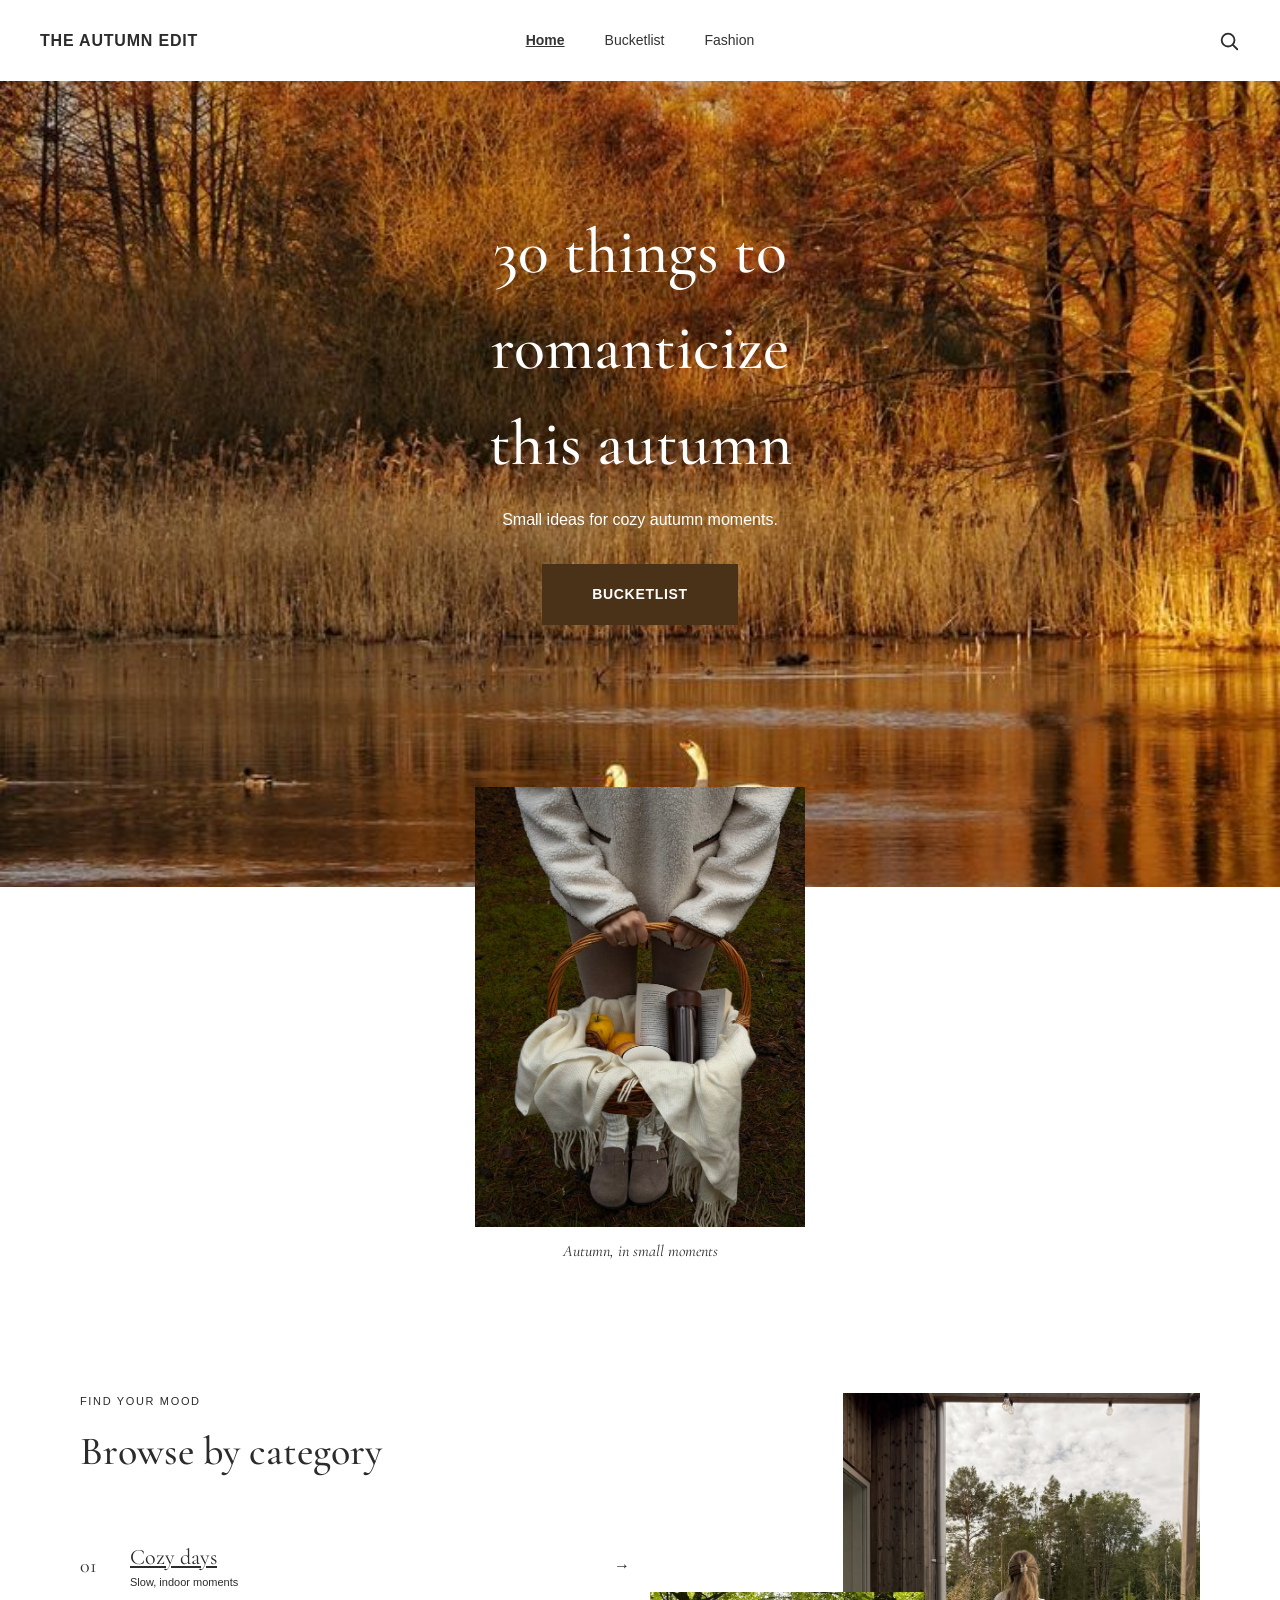
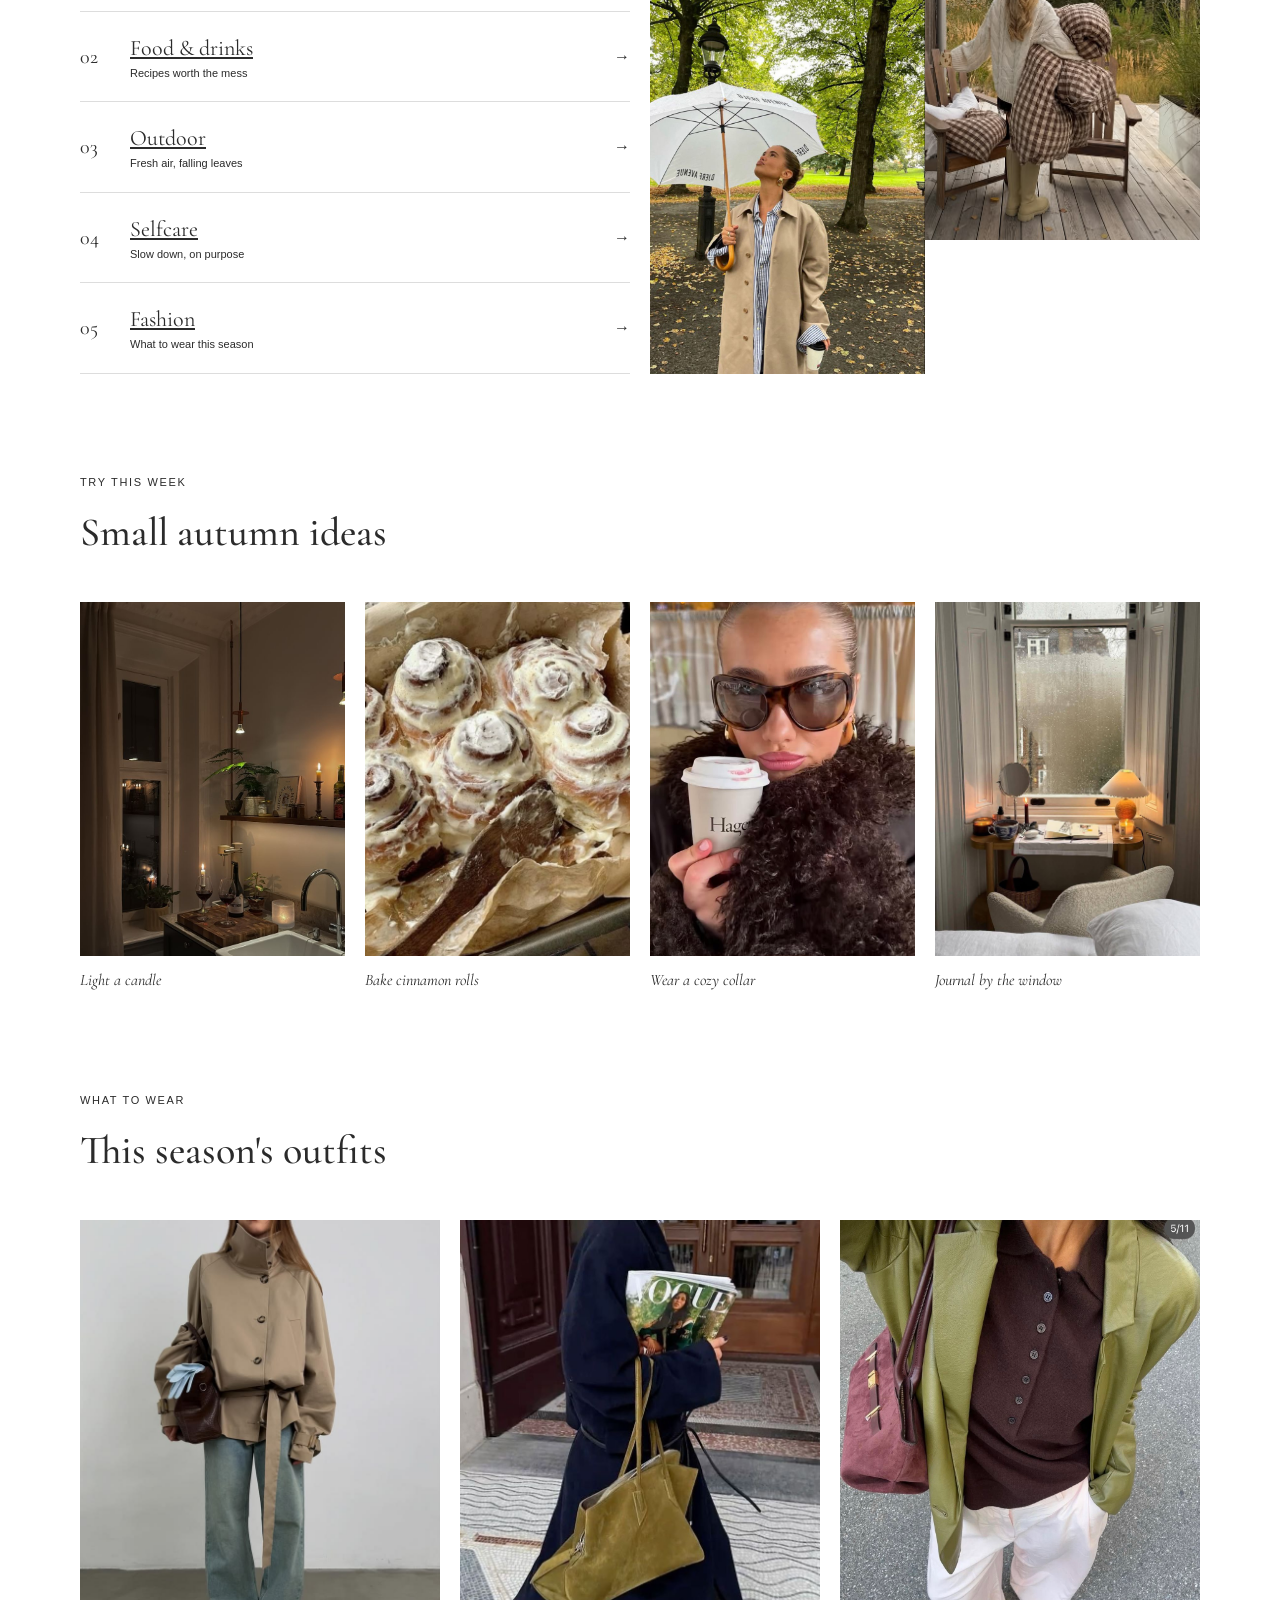
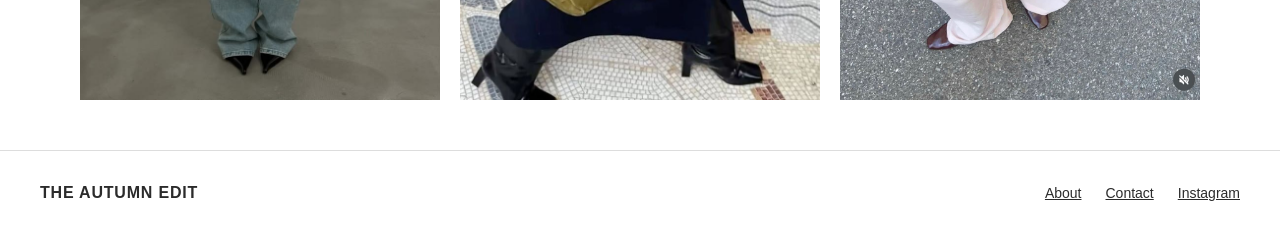
==== index.html @ 423d53aa "init" ====
<!DOCTYPE html>
<html lang="en">

<head>
    <meta charset="UTF-8">
    <meta name="viewport" content="width=device-width, initial-scale=1.0">
    <meta name="robots" content="noindex">
    <link rel="preconnect" href="https://fonts.googleapis.com">
    <link rel="preconnect" href="https://fonts.gstatic.com" crossorigin>
    <link href="https://fonts.googleapis.com/css2?family=Cormorant+Garamond:ital,wght@0,500;1,500&display=swap"
        rel="stylesheet">
    <link rel="stylesheet" href="style.css">
    <link rel="stylesheet" href="layout.css">
    <title>Home</title>
</head>

<body>

    <header>
        <div>
            <p><a href="index.html">THE AUTUMN EDIT</a></p>
        </div>
        <nav>
            <ul class="menu">
                <li><a class="current" href="index.html">Home</a></li>
                <li><a href="bucketlist.html">Bucketlist</a></li>
                <li><a href="fashion.html">Fashion</a></li>
            </ul>
            <button class="burger" aria-label="Menu">
                <span class="line"></span>
                <span class="line"></span>
                <span class="line"></span>
            </button>
        </nav>
        <div class="search">
            <svg width="22" height="22" viewBox="0 0 24 24" fill="none" stroke="currentColor" stroke-width="2"
                stroke-linecap="round" aria-hidden="true">
                <circle cx="11" cy="11" r="7"></circle>
                <line x1="16.5" y1="16.5" x2="21" y2="21"></line>
            </svg>
        </div>
    </header>

    <main>

        <div class="hero">
            <img src="./imgs/home/img1.jpg" alt="Skov">
            <h1>30 things to romanticize this autumn</h1>
            <p>Small ideas for cozy autumn moments.</p>
            <a href="bucketlist.html">BUCKETLIST</a>
        </div>

        <div class="overlap">
            <img src="./imgs/home/img2.jpg" alt="kurv">
            <p>Autumn, in small moments</p>
        </div>

        <div class="grid_1-1">
            <div>
                <p class="label">FIND YOUR MOOD</p>
                <h2>Browse by category</h2>
                <ul class="categories">
                    <li>
                        <p>01</p>
                        <a href="bucketlist.html">Cozy days</a>
                        <p>Slow, indoor moments</p>
                    </li>
                    <li>
                        <p>02</p>
                        <a href="bucketlist.html">Food &amp; drinks</a>
                        <p>Recipes worth the mess</p>
                    </li>
                    <li>
                        <p>03</p>
                        <a href="bucketlist.html">Outdoor</a>
                        <p>Fresh air, falling leaves</p>
                    </li>
                    <li>
                        <p>04</p>
                        <a href="bucketlist.html">Selfcare</a>
                        <p>Slow down, on purpose</p>
                    </li>
                    <li>
                        <p>05</p>
                        <a href="fashion.html">Fashion</a>
                        <p>What to wear this season</p>
                    </li>
                </ul>
            </div>

            <div class="collage">
                <img src="./imgs/home/img3.jpg" alt="">
                <img src="./imgs/home/img4.jpg" alt="">
            </div>
        </div>

        <div>
            <p class="label">TRY THIS WEEK</p>
            <h2>Small autumn ideas</h2>

            <div class="grid_1-1-1-1">
                <div>
                    <img src="./imgs/home/img5.jpg" alt="">
                    <p>Light a candle</p>
                </div>
                <div>
                    <img src="./imgs/home/img6.jpg" alt="">
                    <p>Bake cinnamon rolls</p>
                </div>
                <div>
                    <img src="./imgs/home/img7.jpg" alt="">
                    <p>Wear a cozy collar</p>
                </div>
                <div>
                    <img src="./imgs/home/img8.jpg" alt="">
                    <p>Journal by the window</p>
                </div>
            </div>
        </div>

        <div>
            <p class="label">WHAT TO WEAR</p>
            <h2>This season's outfits</h2>

            <div class="grid_1-1-1">
                <div>
                    <img src="./imgs/home/img9.jpg" alt="">
                </div>

                <div>
                    <img src="./imgs/home/img10.jpg" alt="">
                </div>

                <div>
                    <img src="./imgs/home/img11.jpg" alt="">
                </div>
            </div>
        </div>

    </main>

    <footer>
        <p><a href="index.html">THE AUTUMN EDIT</a></p>
        <a href="about.html">About</a>
        <a href="mailto:hello@theautumnedit.dk">Contact</a>
        <a href="https://www.instagram.com/karolinekc/" target="_blank" rel="noopener">Instagram</a>
    </footer>

    <script src="script.js"></script>
</body>

</html>
---- style.css ----
/*************** reset ****************/
* {
  margin: 0;
  padding: 0;
  box-sizing: border-box;
}

img {
  max-width: 100%;
  display: block;
}

body {
  margin: 0;
  font-family: Arial, sans-serif;
  font-size: 16px;
  line-height: 1.5;
  color: #2b2b2b;
}

h1,
h2 {
  font-family: "Cormorant Garamond", serif;
  font-weight: 500;
}

h2 {
  font-size: 40px;
  margin: 0 0 40px 0;
}

.label {
  margin: 0 0 12px 0;
  font-size: 11px;
  letter-spacing: 0.15em;
}

/*************** menu *****************/

header {
  display: flex;
  justify-content: space-between;
  align-items: center;
  padding: 20px;
  background-color: #ffffff;
  box-shadow: 0 10px 10px rgba(0, 0, 0, 0.1);

  .logo img {
    width: 50px;
    height: 50px;
  }
}

header p {
  margin: 0;
  font-weight: bold;
  letter-spacing: 0.05em;
}

nav {
  /********** desktop ***********/
  display: flex;
  align-items: center;

  @media (width < 800px) {
    /************ mobil *************/
    .menu {
      display: none;
    }

    &.active .menu {
      display: block;
      background-color: #ffffff;
      position: absolute;
      top: 100%;
      left: 0;
      width: 100%;
      padding: 8px 0;
      box-shadow: 0 10px 10px rgba(0, 0, 0, 0.1);
      z-index: 1;
    }

    &.active .menu li {
      margin: 0 20px;
    }

    &.active .menu a {
      padding: 14px 0;
      font-size: 13px;
      letter-spacing: 0.12em;
      text-transform: uppercase;
    }
  }
}

.menu {
  display: flex;
  list-style: none;
  margin: 0;
  padding: 0;

  li {
    margin-right: 20px;
  }

  li:last-child {
    margin-right: 0;
  }

  a {
    display: block;
    padding: 10px;
    color: #333333;
    text-decoration: none;
    transition: color 0.3s;
    text-align: end;
    font-size: 14px;

    &:hover {
      color: #2b1c1c;
    }
  }
}

.menu a.current {
  text-decoration: underline;
  font-weight: bold;
}

.burger {
  width: 30px;
  height: 20px;
  cursor: pointer;
  display: none;

  .line {
    display: block;
    width: 100%;
    height: 2px;
    background-color: #333333;
    margin-bottom: 5px;
    transition: 0.2s linear;
  }

  @media (width < 800px) {
    display: block;
    background-color: transparent;
    border: 0;

    &.active .line:nth-child(1) {
      transform: rotate(45deg) translate(5px, 5px);
      transition: 0.2s linear;
    }

    &.active .line:nth-child(2) {
      opacity: 0;
      transition: 0.15s linear;
    }

    &.active .line:nth-child(3) {
      transform: rotate(-45deg) translate(5px, -5px);
      transition: 0.2s linear;
    }
  }
}

/*************** hero *****************/

.hero {
  text-align: center;
  color: white;
}

.hero h1 {
  font-size: 64px;
}

.hero p {
  margin-top: 16px;
  font-size: 16px;
}

.hero a {
  padding: 20px 50px;
  background-color: #4a3219;
  color: white;
  font-size: 14px;
  font-weight: bold;
  letter-spacing: 0.05em;
  text-decoration: none;
}

.overlap {
  text-align: center;
}

/*************** billedtekster ********/

.overlap p,
.grid_1-1-1-1 p {
  margin: 12px 0 0 0;
  font-family: "Cormorant Garamond", serif;
  font-size: 16px;
  font-style: italic;
}

/*************** kategorier ***********/

.categories li {
  border-bottom: 1px solid #ddd;
}

.categories li p {
  margin: 0;
  font-size: 11px;
}

.categories li p:first-child {
  font-family: "Cormorant Garamond", serif;
  font-size: 20px;
}

.categories li a {
  font-family: "Cormorant Garamond", serif;
  font-size: 22px;
  color: inherit;
  text-decoration: underline;
}

/*************** bucketlist ***********/

.progress {
  border-top: 1px solid #2b2b2b;
  border-bottom: 1px solid #2b2b2b;
}

.progress p {
  font-size: 14px;
}

.progress ul li {
  padding: 8px 20px;
  border-radius: 999px;
  font-size: 13px;
  cursor: pointer;
}

.progress ul li.active {
  background-color: #1a1a1a;
  color: white;
}

.number {
  font-family: "Cormorant Garamond", serif;
  font-size: 48px;
  line-height: 1;
  color: #999;
}

.number + h2 {
  margin-bottom: 8px;
  font-size: 36px;
}

.number + h2::after {
  background-color: #999;
}

.number + h2 + p {
  margin-bottom: 24px;
  font-size: 11px;
}

.todo li {
  border-bottom: 1px solid #ddd;
  font-size: 13px;
}

.todo input {
  accent-color: #2b2b2b;
}

.todo + p {
  margin-top: 16px;
  font-size: 11px;
  letter-spacing: 0.1em;
  text-transform: uppercase;
  color: #777;
}

/*************** afslutning ***********/

.cta {
  text-align: center;
}

.cta p:not(.label) {
  font-size: 12px;
}

.cta a {
  border: 1px solid #1a1a1a;
  font-size: 11px;
  font-weight: bold;
  letter-spacing: 0.05em;
  text-decoration: none;
  color: #1a1a1a;
}

.cta a:first-of-type {
  background-color: #1a1a1a;
  color: white;
}

.cta a + p:not(.label) {
  margin-top: 32px;
  font-size: 11px;
  color: #777;
}

/*************** fashion **************/

.intro h1 {
  margin-bottom: 16px;
  font-size: 48px;
  line-height: 1.1;
}

.intro p:not(.label) {
  max-width: 360px;
  font-size: 13px;
  color: #555;
}

.grid_1-1-1 h3 {
  margin: 16px 0 6px 0;
  font-family: "Cormorant Garamond", serif;
  font-size: 22px;
  font-weight: 500;
}

.grid_1-1-1 p {
  font-size: 12px;
  color: #555;
}

.grid_1-1-1-1-1 p {
  margin-top: 8px;
  font-size: 10px;
  letter-spacing: 0.1em;
  text-transform: uppercase;
}

.cocoa {
  background-color: #45301f;
}

.olive {
  background-color: #5c6a3f;
}

.charcoal {
  background-color: #38383a;
}

.denim {
  background-color: #5f7794;
}

.camel {
  background-color: #c0a56e;
}

.featured h2 {
  margin-bottom: 16px;
}

.featured p:not(.label) {
  max-width: 360px;
  margin-bottom: 28px;
  font-size: 13px;
  color: #555;
}

.featured a {
  border: 1px solid #1a1a1a;
  font-size: 11px;
  font-weight: bold;
  letter-spacing: 0.05em;
  text-decoration: none;
  color: #1a1a1a;
}

/*************** about ****************/

.about h1 {
  margin-bottom: 24px;
  font-size: 48px;
  line-height: 1.1;
}

.about p:not(.label) {
  margin-bottom: 16px;
  font-size: 15px;
  color: #555;
}

/*************** bund *****************/

footer {
  border-top: 1px solid #ddd;
}

footer p {
  font-weight: bold;
  letter-spacing: 0.05em;
}

footer a {
  font-size: 14px;
  color: inherit;
  text-decoration: underline;
}

/*************** logo-link ************/

header p a,
footer p a {
  color: inherit;
  font-size: inherit;
  text-decoration: none;
}

/*************** mobil ****************/

@media (max-width: 800px) {
  .hero h1 {
    font-size: 40px;
  }

  h2 {
    font-size: 32px;
  }

  .intro h1,
  .about h1 {
    font-size: 36px;
  }

  .number,
  .number + h2 + p {
    text-align: center;
  }
}
---- layout.css ----
/************** layout **************/
img {
  max-width: 100%;
  display: block;
}

/* menu */
header {
  position: relative;
  display: grid;
  grid-template-columns: 1fr auto 1fr;
  align-items: center;
  padding: 20px 40px;
  background-color: #ffffff;
  box-shadow: 0 10px 10px rgba(0, 0, 0, 0.1);
}

.search {
  justify-self: end;
  display: flex;
}

/* afsnit */
main > div {
  max-width: 1200px;
  margin: 0 auto;
  padding: 50px 40px;
}

/* hero */
.hero {
  position: relative;
  isolation: isolate;
  min-height: calc(100vh - 94px);
  max-width: none;
  margin: 0;
  padding: 0 0 140px 0;
  display: flex;
  flex-direction: column;
  align-items: center;
  justify-content: center;
}

.hero img {
  position: absolute;
  top: 0;
  left: 0;
  width: 100%;
  height: 100%;
  object-fit: cover;
  z-index: -1;
}

.hero h1 {
  max-width: 400px;
}

.hero a {
  margin-top: 32px;
}

.overlap {
  position: relative;
  margin-top: -100px;
  padding: 0 40px 80px 40px;
  display: flex;
  flex-direction: column;
  align-items: center;
}

.overlap img {
  width: 330px;
}

/* grid */
.grid_1-1,
.grid_1-1-1,
.grid_1-1-1-1,
.grid_1-1-1-1-1 {
  display: grid;
  gap: 20px;
}

.grid_1-1-1 {
  grid-template-columns: 1fr 1fr 1fr;
}

.grid_1-1-1-1 img,
.grid_1-1-1-1-1 img,
.grid_1-1-1 img {
  width: 100%;
  aspect-ratio: 3 / 4;
  object-fit: cover;
}

.flex {
  display: flex;
}

.order {
  order: -1;
}

/* de to overlappende billeder */
.collage {
  position: relative;
  min-height: 550px;
}

.collage img:first-child {
  width: 65%;
  margin-left: auto;
}

.collage img:last-child {
  position: absolute;
  left: 0;
  bottom: 0;
  width: 50%;
}

/* bucketlist: fremgang og filtre */
.progress {
  justify-content: space-between;
  align-items: center;
  margin: 24px auto 0 auto;
  padding-top: 20px;
  padding-bottom: 20px;
}

.progress ul {
  list-style: none;
  gap: 8px;
}

/* bucketlist: kategorier */
.grid_1-1 > img {
  width: 100%;
  aspect-ratio: 4 / 5;
  object-fit: cover;
}

.number + h2 {
  display: flex;
  align-items: center;
  gap: 20px;
}

.number + h2::after {
  content: "";
  width: 80px;
  height: 1px;
}

.todo {
  list-style: none;
  margin: 0;
  padding: 0;
}

.todo li {
  padding: 10px 0;
}

.todo label {
  display: flex;
  align-items: center;
  gap: 12px;
  cursor: pointer;
}

.todo input {
  width: 16px;
  height: 16px;
}

/* bucketlist: afslutning */
.cta p:not(.label) {
  max-width: 420px;
  margin: 0 auto 24px auto;
}

.cta a {
  display: inline-block;
  margin: 0 4px;
  padding: 14px 28px;
}

.gallery {
  max-width: none;
  margin: 0;
  padding: 0;
  gap: 0;
}

.gallery img {
  aspect-ratio: 5 / 6;
}

/* skjul kategori når man filtrerer */
.hide {
  display: none;
}

/* fashion */
.top {
  max-width: none;
  margin: 0;
  padding: 0;
  gap: 10px;
}

.intro > img {
  aspect-ratio: 4 / 3;
}

.row {
  max-width: none;
  margin: 0;
  padding: 0;
  gap: 10px;
}

.row img {
  width: 100%;
  aspect-ratio: 3 / 4;
  object-fit: cover;
}

.cocoa,
.olive,
.charcoal,
.denim,
.camel {
  height: 120px;
}

.featured a {
  display: inline-block;
  padding: 14px 28px;
}

/* about */
.about {
  max-width: 640px;
}

/* kategorier på forsiden */
.categories {
  list-style: none;
  margin: 0;
  padding: 0;
}

.categories li {
  display: grid;
  grid-template-columns: 50px 1fr 30px;
  align-items: center;
  padding: 20px 0;
}

.categories li p:first-child {
  grid-column: 1;
  grid-row: 1 / 3;
}

.categories li a {
  grid-column: 2;
  grid-row: 1;
}

.categories li p:last-child {
  grid-column: 2;
  grid-row: 2;
}

.categories li::after {
  content: "→";
  grid-column: 3;
  grid-row: 1 / 3;
  justify-self: end;
}

/* bund */
footer {
  display: flex;
  align-items: center;
  gap: 24px;
  padding: 30px 40px;
}

footer p {
  margin: 0 auto 0 0;
}

/************** desktop **************/
@media (min-width: 801px) {
  .grid_1-1 {
    grid-template-columns: 1fr 1fr;
  }

  .grid_1-1:has(.number) {
    align-items: center;
    gap: 80px;
  }

  .intro,
  .featured {
    align-items: center;
    gap: 80px;
  }

  .grid_1-1-1-1 {
    grid-template-columns: 1fr 1fr 1fr 1fr;
  }

  .grid_1-1-1-1-1 {
    grid-template-columns: 1fr 1fr 1fr 1fr 1fr;
  }
}

/************** mobil **************/
@media (max-width: 800px) {
  header {
    display: flex;
    justify-content: space-between;
  }

  .search {
    display: none;
  }

  .grid_1-1-1-1,
  .grid_1-1-1-1-1 {
    grid-template-columns: 1fr 1fr;
  }

  .gallery {
    grid-template-columns: 1fr 1fr 1fr 1fr;
  }

  main > div {
    padding: 40px 20px;
  }

  .hero {
    justify-content: flex-end;
    padding: 0 0 130px 0;
  }

  .overlap {
    padding: 0 20px 40px 20px;
  }

  .collage {
    min-height: 400px;
  }

  .progress {
    flex-direction: column;
    align-items: flex-start;
    gap: 16px;
  }

  .progress ul {
    flex-wrap: wrap;
  }

  .number + h2 {
    justify-content: center;
  }

  .number + h2::after {
    display: none;
  }

  .grid_1-1 > img {
    order: -1;
    width: 70%;
    margin: 0 auto;
  }

  .cta a {
    display: block;
    margin: 0 0 12px 0;
  }

  .top {
    padding: 0;
  }

  header,
  footer {
    padding: 20px;
  }

  /* fashion: tekst først, så billede */
  .intro > img,
  .featured > img {
    order: 0;
    width: 100%;
    margin: 0;
  }

  /* fashion: tre trends, 2 øverst og 1 i midten */
  .grid_1-1-1:has(h3) {
    grid-template-columns: 1fr 1fr;
    gap: 10px;
    text-align: center;
  }

  .grid_1-1-1:has(h3) > div:nth-child(3) {
    grid-column: 1 / -1;
    width: calc(50% - 5px);
    justify-self: center;
  }

  /* fashion: billedrække, 3 øverst og 2 i midten */
  .grid_1-1-1-1-1:has(> img) {
    grid-template-columns: repeat(6, 1fr);
    gap: 10px;
    padding: 0 20px;
  }

  .grid_1-1-1-1-1 > img:nth-child(-n + 3) {
    grid-column: span 2;
  }

  .grid_1-1-1-1-1 > img:nth-child(4) {
    grid-column: 2 / span 2;
  }

  .grid_1-1-1-1-1 > img:nth-child(5) {
    grid-column: 4 / span 2;
  }

  /* fashion: farver, 5 på en række */
  .grid_1-1-1-1-1:has(> div) {
    grid-template-columns: repeat(5, 1fr);
    gap: 10px;
  }
}
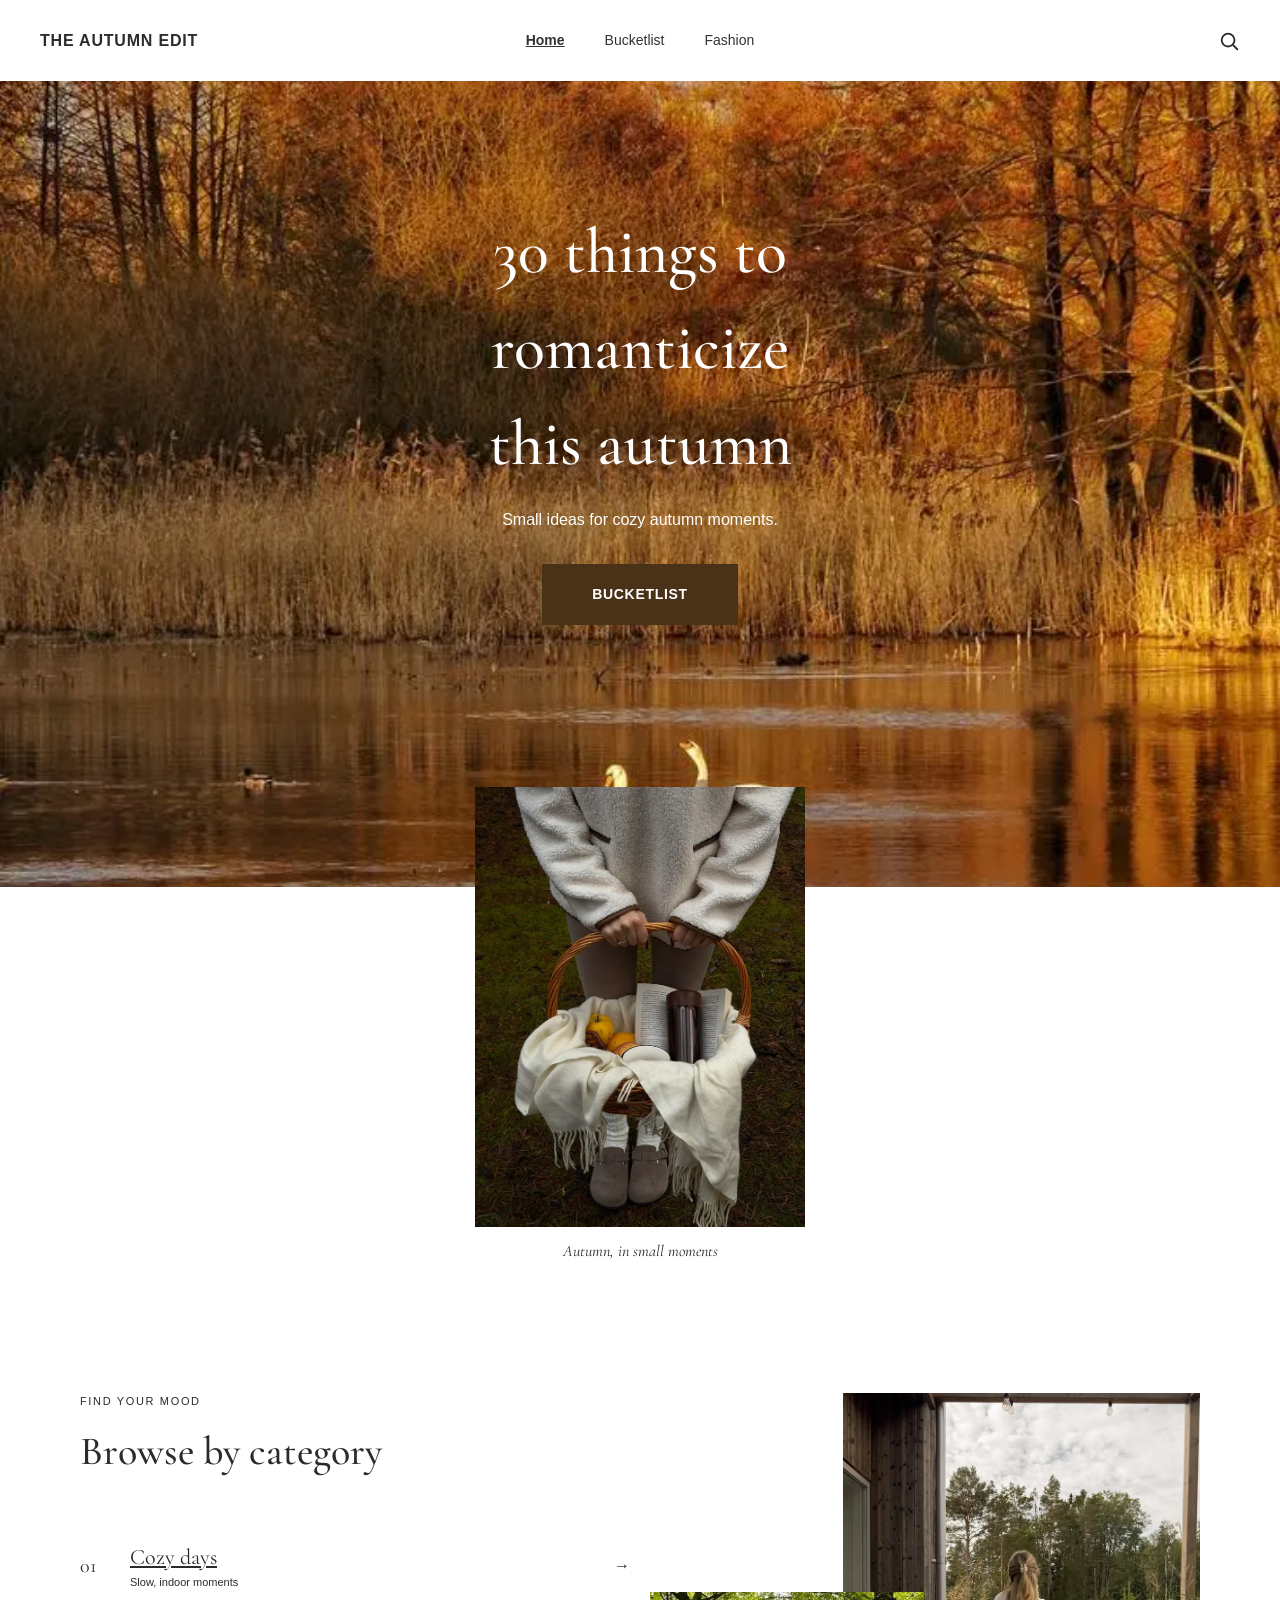
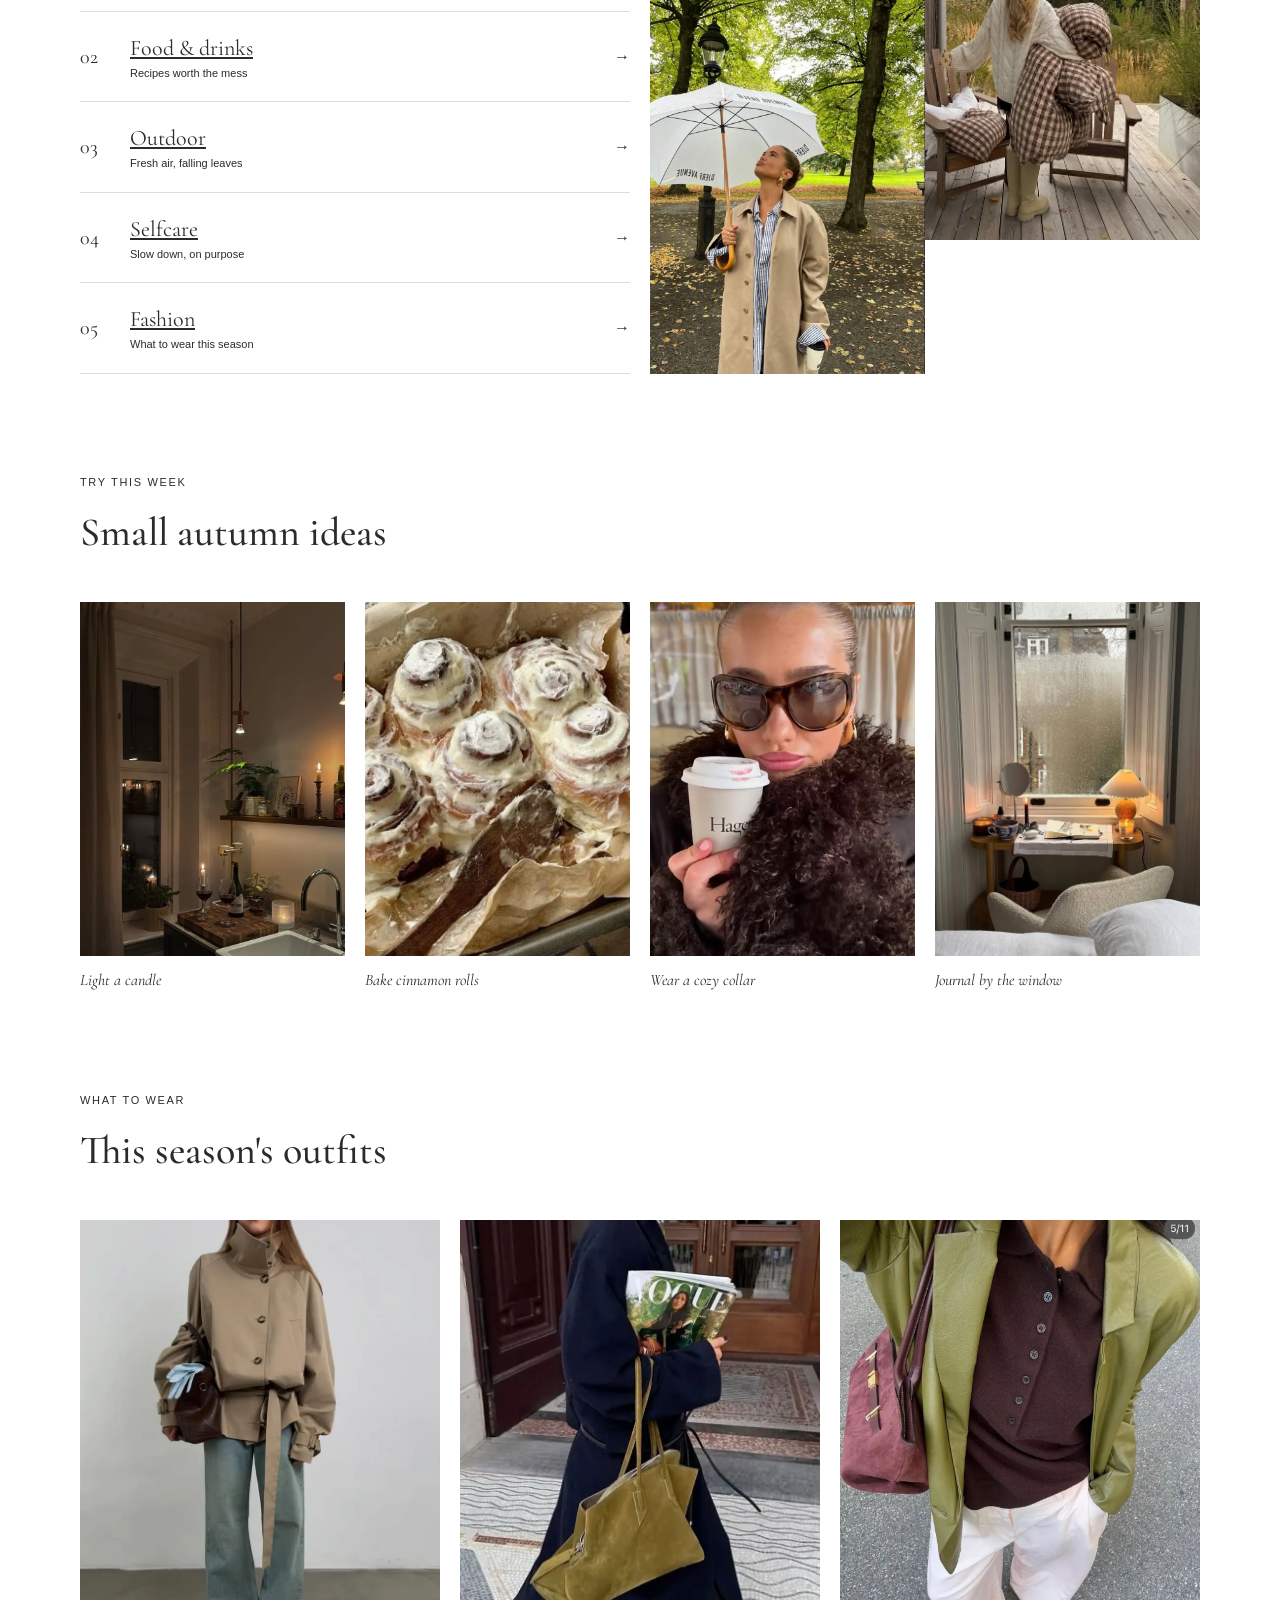
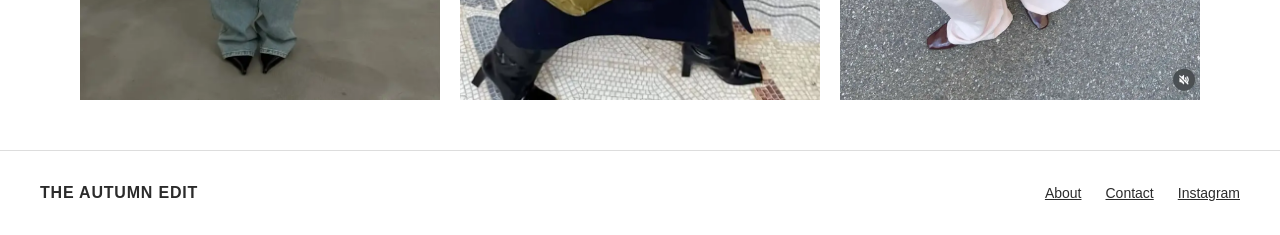
==== commit a40f5ed2: "version 2 ændringer" ====
--- a/index.html
+++ b/index.html
@@ -9,6 +9,7 @@
     <link rel="preconnect" href="https://fonts.gstatic.com" crossorigin>
     <link href="https://fonts.googleapis.com/css2?family=Cormorant+Garamond:ital,wght@0,500;1,500&display=swap"
         rel="stylesheet">
+    <link rel="icon" href="favicon.png" type="image/png">
     <link rel="stylesheet" href="style.css">
     <link rel="stylesheet" href="layout.css">
     <title>Home</title>
@@ -44,14 +45,14 @@
     <main>
 
         <div class="hero">
-            <img src="./imgs/home/img1.jpg" alt="Skov">
+            <img src="./imgs/home/img1.webp" alt="Efterårsskov med gyldne blade">
             <h1>30 things to romanticize this autumn</h1>
             <p>Small ideas for cozy autumn moments.</p>
             <a href="bucketlist.html">BUCKETLIST</a>
         </div>
 
         <div class="overlap">
-            <img src="./imgs/home/img2.jpg" alt="kurv">
+            <img src="./imgs/home/img2.webp" alt="Kurv fyldt med efterårsting">
             <p>Autumn, in small moments</p>
         </div>
 
@@ -89,8 +90,8 @@
             </div>
 
             <div class="collage">
-                <img src="./imgs/home/img3.jpg" alt="">
-                <img src="./imgs/home/img4.jpg" alt="">
+                <img src="./imgs/home/img3.webp" alt="Cozy efterårsstemning indendørs">
+                <img src="./imgs/home/img4.webp" alt="Varm drik og efterårsdetaljer">
             </div>
         </div>
 
@@ -100,19 +101,19 @@
 
             <div class="grid_1-1-1-1">
                 <div>
-                    <img src="./imgs/home/img5.jpg" alt="">
+                    <img src="./imgs/home/img5.webp" alt="Tændt stearinlys">
                     <p>Light a candle</p>
                 </div>
                 <div>
-                    <img src="./imgs/home/img6.jpg" alt="">
+                    <img src="./imgs/home/img6.webp" alt="Nybagte kanelsnegle">
                     <p>Bake cinnamon rolls</p>
                 </div>
                 <div>
-                    <img src="./imgs/home/img7.jpg" alt="">
+                    <img src="./imgs/home/img7.webp" alt="Hyggelig strik med stor krave">
                     <p>Wear a cozy collar</p>
                 </div>
                 <div>
-                    <img src="./imgs/home/img8.jpg" alt="">
+                    <img src="./imgs/home/img8.webp" alt="Dagbog ved vinduet">
                     <p>Journal by the window</p>
                 </div>
             </div>
@@ -124,15 +125,15 @@
 
             <div class="grid_1-1-1">
                 <div>
-                    <img src="./imgs/home/img9.jpg" alt="">
+                    <img src="./imgs/home/img9.webp" alt="Efterårsoutfit i brune toner">
                 </div>
 
                 <div>
-                    <img src="./imgs/home/img10.jpg" alt="">
+                    <img src="./imgs/home/img10.webp" alt="Efterårsoutfit med trenchcoat">
                 </div>
 
                 <div>
-                    <img src="./imgs/home/img11.jpg" alt="">
+                    <img src="./imgs/home/img11.webp" alt="Efterårsoutfit med strik og nederdel">
                 </div>
             </div>
         </div>
--- a/layout.css
+++ b/layout.css
@@ -343,27 +343,41 @@
     padding: 40px 20px;
   }
 
+  /* hero: samme udseende som på computer */
   .hero {
     justify-content: flex-end;
-    padding: 0 0 130px 0;
+    padding: 0 20px 130px 20px;
+  }
+
+  .hero h1 {
+    font-size: 64px;
   }
 
   .overlap {
     padding: 0 20px 40px 20px;
   }
 
+  /* forsiden: kategorier */
+  h2 + .categories {
+    margin-top: -24px;
+  }
+
   .collage {
     min-height: 400px;
-  }
-
+    margin-top: 30px;
+  }
+
+  /* bucketlist: progress i midten */
   .progress {
     flex-direction: column;
-    align-items: flex-start;
+    align-items: center;
     gap: 16px;
+    text-align: center;
   }
 
   .progress ul {
     flex-wrap: wrap;
+    justify-content: center;
   }
 
   .number + h2 {
@@ -389,9 +403,20 @@
     padding: 0;
   }
 
+  /* footer: logo på én linje, links under */
   header,
   footer {
     padding: 20px;
+  }
+
+  footer {
+    flex-wrap: wrap;
+    gap: 12px 24px;
+  }
+
+  footer p {
+    width: 100%;
+    white-space: nowrap;
   }
 
   /* fashion: tekst først, så billede */
@@ -405,8 +430,12 @@
   /* fashion: tre trends, 2 øverst og 1 i midten */
   .grid_1-1-1:has(h3) {
     grid-template-columns: 1fr 1fr;
-    gap: 10px;
+    gap: 30px 10px;
     text-align: center;
+  }
+
+  .grid_1-1-1:has(h3) h3 {
+    margin-top: 24px;
   }
 
   .grid_1-1-1:has(h3) > div:nth-child(3) {
@@ -434,9 +463,23 @@
     grid-column: 4 / span 2;
   }
 
-  /* fashion: farver, 5 på en række */
+  /* fashion: farver, 5 på en række med ens kolonner */
   .grid_1-1-1-1-1:has(> div) {
-    grid-template-columns: repeat(5, 1fr);
+    grid-template-columns: repeat(5, minmax(0, 1fr));
     gap: 10px;
   }
-}
+
+  .grid_1-1-1-1-1:has(> div) p {
+    font-size: 9px;
+    letter-spacing: 0.05em;
+    text-align: center;
+  }
+}
+/* about: vis hele billedet i højt format (overskriver .intro > img og .grid_1-1 > img) */
+.intro > .about-img {
+  width: 100%;
+  height: auto;
+  aspect-ratio: auto;
+  object-fit: contain;
+  align-self: start;
+}
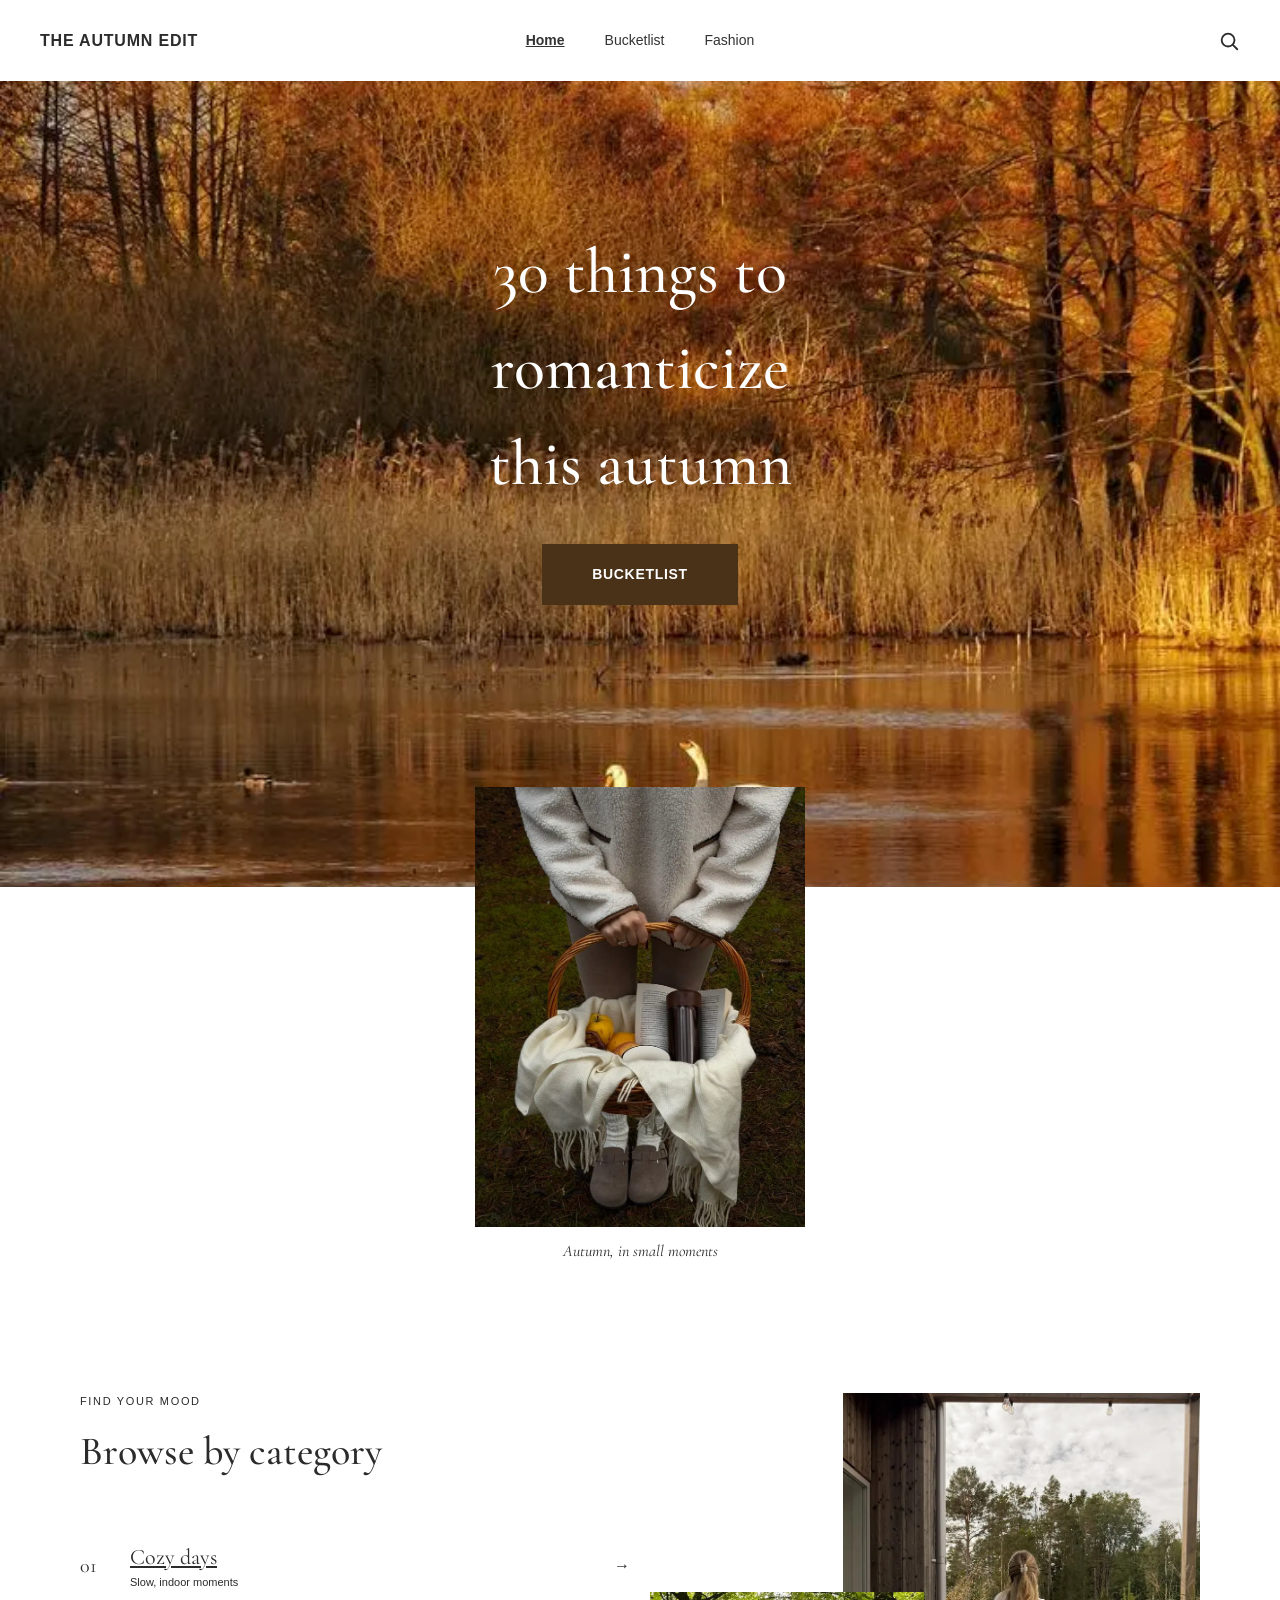
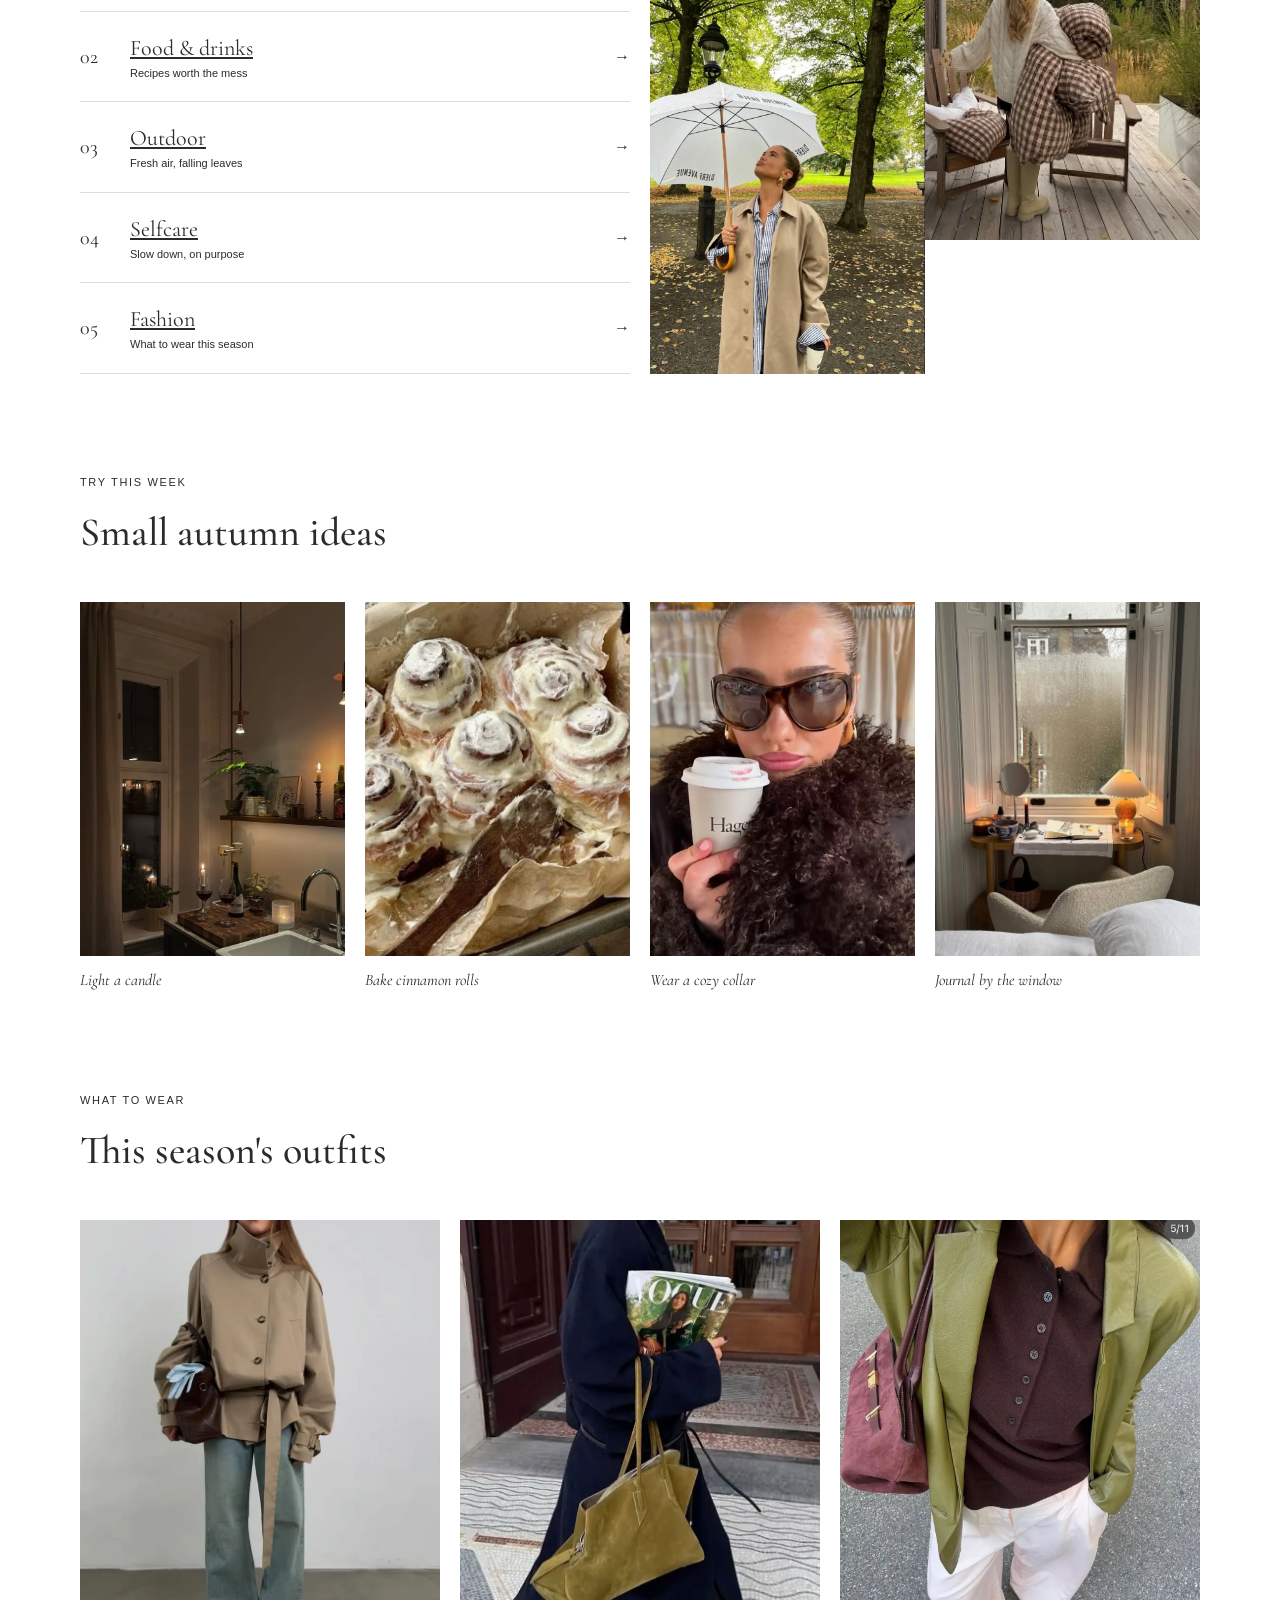
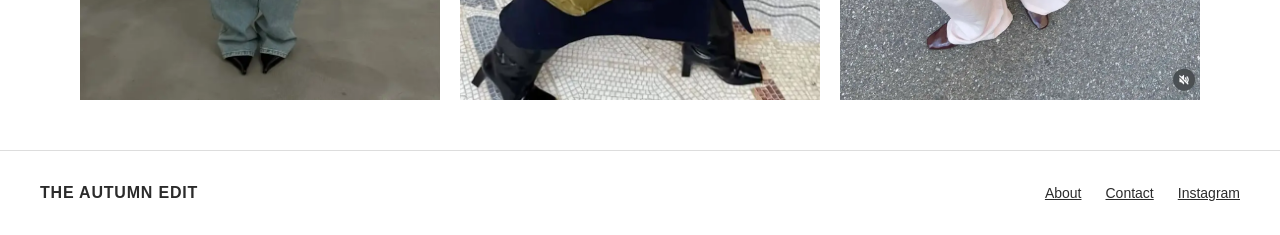
==== commit 84ea8025: "tekst fjernet" ====
--- a/index.html
+++ b/index.html
@@ -9,7 +9,7 @@
     <link rel="preconnect" href="https://fonts.gstatic.com" crossorigin>
     <link href="https://fonts.googleapis.com/css2?family=Cormorant+Garamond:ital,wght@0,500;1,500&display=swap"
         rel="stylesheet">
-    <link rel="icon" href="favicon.png" type="image/png">
+    <link rel="icon" href="favicon.png?v=2" type="image/png">
     <link rel="stylesheet" href="style.css">
     <link rel="stylesheet" href="layout.css">
     <title>Home</title>
@@ -47,7 +47,6 @@
         <div class="hero">
             <img src="./imgs/home/img1.webp" alt="Efterårsskov med gyldne blade">
             <h1>30 things to romanticize this autumn</h1>
-            <p>Small ideas for cozy autumn moments.</p>
             <a href="bucketlist.html">BUCKETLIST</a>
         </div>
 
--- a/style.css
+++ b/style.css
@@ -44,11 +44,6 @@
   padding: 20px;
   background-color: #ffffff;
   box-shadow: 0 10px 10px rgba(0, 0, 0, 0.1);
-
-  .logo img {
-    width: 50px;
-    height: 50px;
-  }
 }
 
 header p {
@@ -175,11 +170,6 @@
   font-size: 64px;
 }
 
-.hero p {
-  margin-top: 16px;
-  font-size: 16px;
-}
-
 .hero a {
   padding: 20px 50px;
   background-color: #4a3219;
@@ -254,7 +244,7 @@
   font-family: "Cormorant Garamond", serif;
   font-size: 48px;
   line-height: 1;
-  color: #999;
+  color: #767676;
 }
 
 .number + h2 {
@@ -285,7 +275,7 @@
   font-size: 11px;
   letter-spacing: 0.1em;
   text-transform: uppercase;
-  color: #777;
+  color: #666;
 }
 
 /*************** afslutning ***********/
@@ -315,7 +305,7 @@
 .cta a + p:not(.label) {
   margin-top: 32px;
   font-size: 11px;
-  color: #777;
+  color: #666;
 }
 
 /*************** fashion **************/
--- a/layout.css
+++ b/layout.css
@@ -1,10 +1,4 @@
-/************** layout **************/
-img {
-  max-width: 100%;
-  display: block;
-}
-
-/* menu */
+/*************** menu ****************/
 header {
   position: relative;
   display: grid;
@@ -20,14 +14,14 @@
   display: flex;
 }
 
-/* afsnit */
+/*************** afsnit ****************/
 main > div {
   max-width: 1200px;
   margin: 0 auto;
   padding: 50px 40px;
 }
 
-/* hero */
+/*************** hero ****************/
 .hero {
   position: relative;
   isolation: isolate;
@@ -72,7 +66,7 @@
   width: 330px;
 }
 
-/* grid */
+/*************** grid ****************/
 .grid_1-1,
 .grid_1-1-1,
 .grid_1-1-1-1,
@@ -119,7 +113,7 @@
   width: 50%;
 }
 
-/* bucketlist: fremgang og filtre */
+/*************** bucketlist: fremgang og filtre ****************/
 .progress {
   justify-content: space-between;
   align-items: center;
@@ -133,7 +127,7 @@
   gap: 8px;
 }
 
-/* bucketlist: kategorier */
+/*************** bucketlist: kategorier ****************/
 .grid_1-1 > img {
   width: 100%;
   aspect-ratio: 4 / 5;
@@ -174,7 +168,7 @@
   height: 16px;
 }
 
-/* bucketlist: afslutning */
+/*************** bucketlist: afslutning ****************/
 .cta p:not(.label) {
   max-width: 420px;
   margin: 0 auto 24px auto;
@@ -197,12 +191,12 @@
   aspect-ratio: 5 / 6;
 }
 
-/* skjul kategori når man filtrerer */
+/*************** skjul kategori når man filtrerer ****************/
 .hide {
   display: none;
 }
 
-/* fashion */
+/*************** fashion ****************/
 .top {
   max-width: none;
   margin: 0;
@@ -240,12 +234,12 @@
   padding: 14px 28px;
 }
 
-/* about */
+/*************** about ****************/
 .about {
   max-width: 640px;
 }
 
-/* kategorier på forsiden */
+/*************** kategorier på forsiden ****************/
 .categories {
   list-style: none;
   margin: 0;
@@ -281,7 +275,7 @@
   justify-self: end;
 }
 
-/* bund */
+/*************** bund ****************/
 footer {
   display: flex;
   align-items: center;
@@ -479,7 +473,7 @@
 .intro > .about-img {
   width: 100%;
   height: auto;
-  aspect-ratio: auto;
+  aspect-ratio: 1080 / 1616;
   object-fit: contain;
   align-self: start;
 }
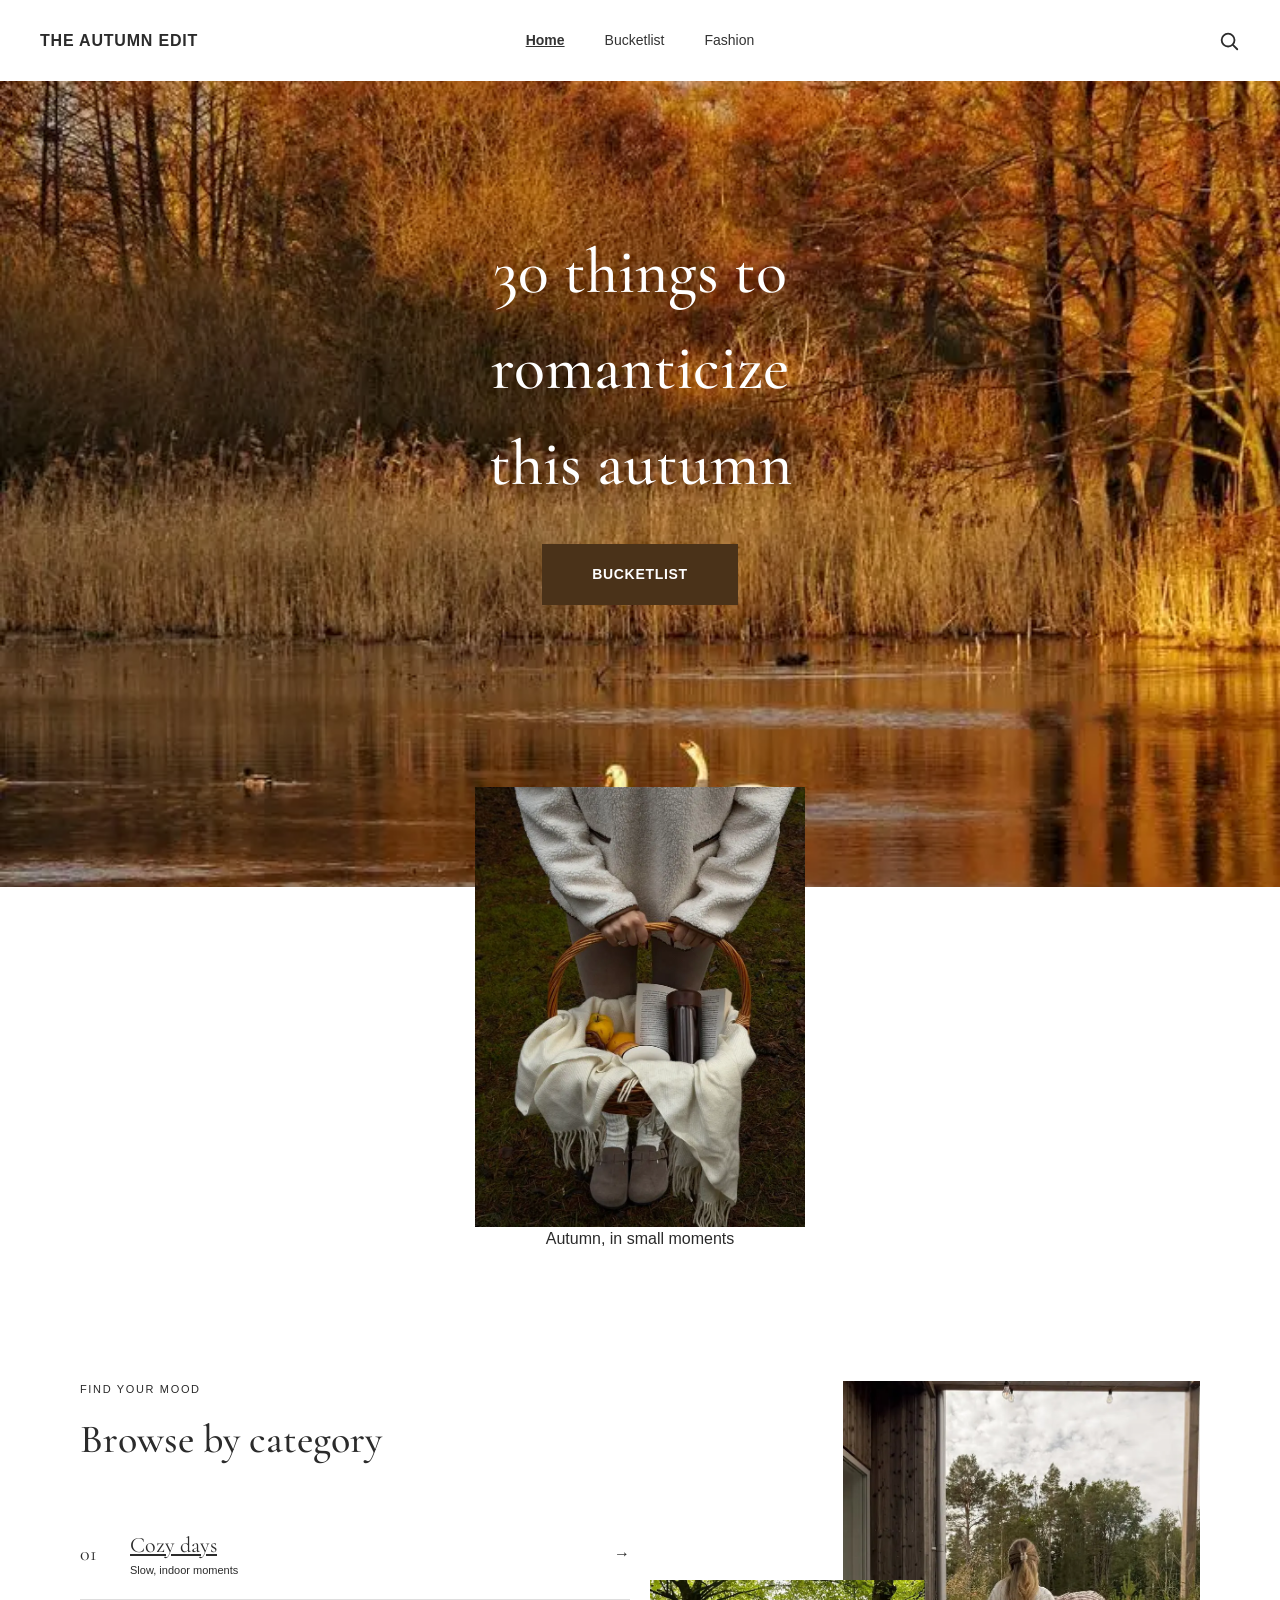
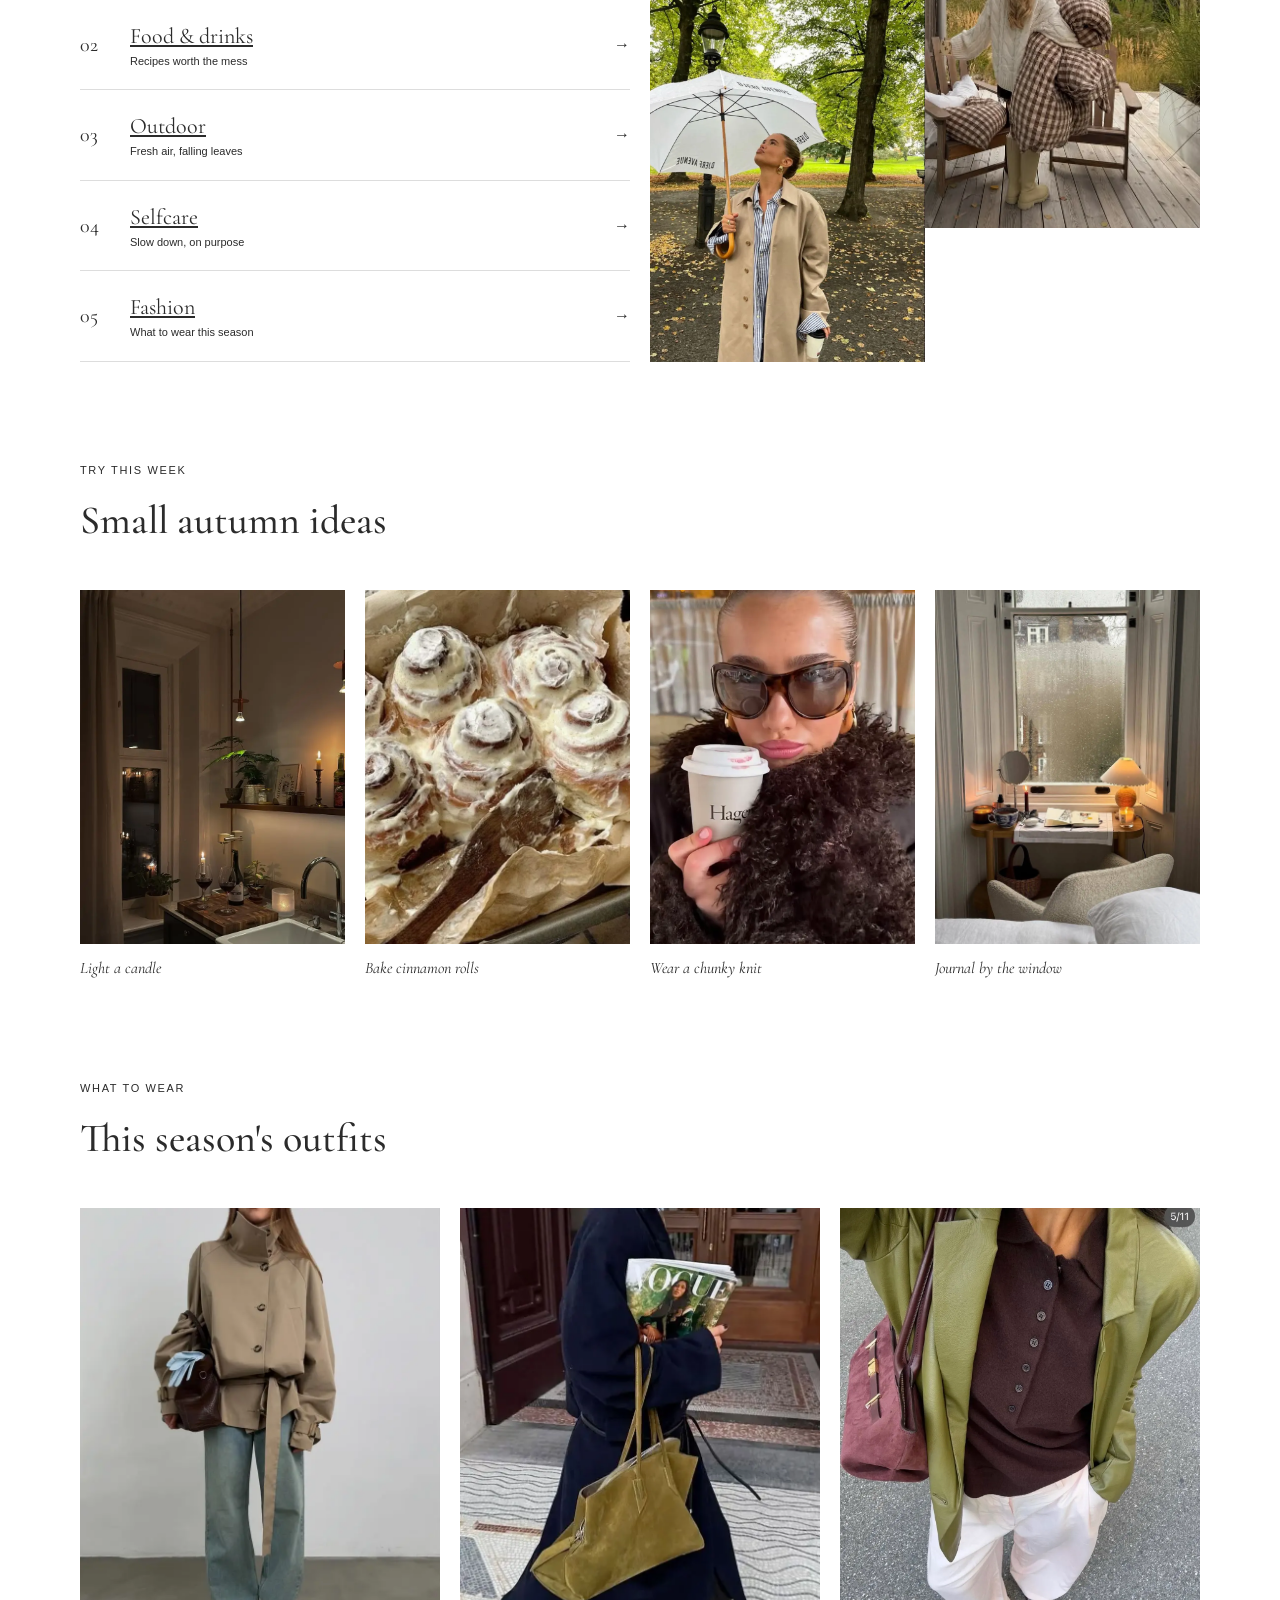
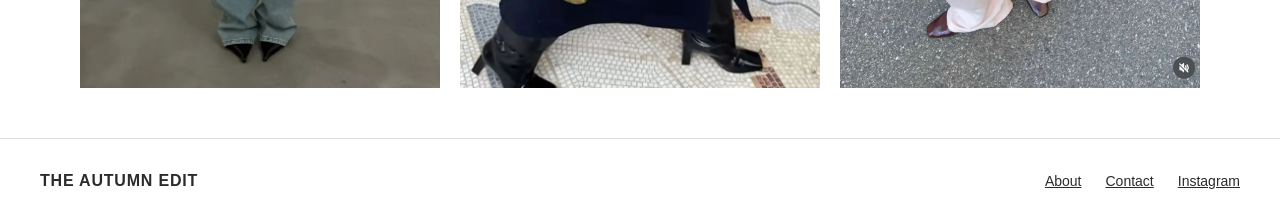
==== commit 86093007: "små ændringer" ====
--- a/index.html
+++ b/index.html
@@ -109,7 +109,7 @@
                 </div>
                 <div>
                     <img src="./imgs/home/img7.webp" alt="Hyggelig strik med stor krave">
-                    <p>Wear a cozy collar</p>
+                    <p>Wear a chunky knit</p>
                 </div>
                 <div>
                     <img src="./imgs/home/img8.webp" alt="Dagbog ved vinduet">
--- a/style.css
+++ b/style.css
@@ -186,7 +186,6 @@
 
 /*************** billedtekster ********/
 
-.overlap p,
 .grid_1-1-1-1 p {
   margin: 12px 0 0 0;
   font-family: "Cormorant Garamond", serif;
@@ -252,10 +251,6 @@
   font-size: 36px;
 }
 
-.number + h2::after {
-  background-color: #999;
-}
-
 .number + h2 + p {
   margin-bottom: 24px;
   font-size: 11px;
